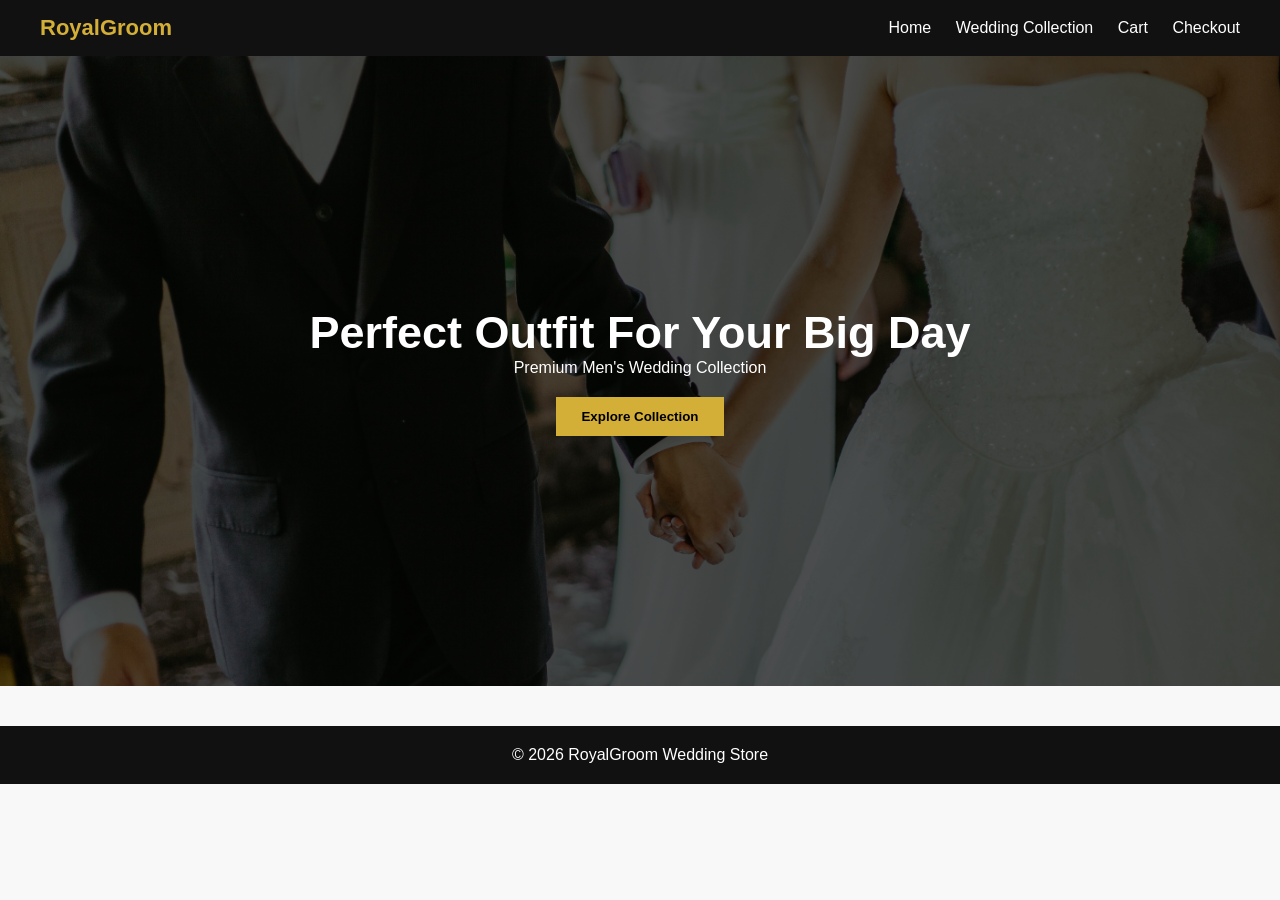
==== index.html @ 922174ce "Initial wedding ecommerce website" ====
<!DOCTYPE html>
<html>
<head>
<title>RoyalGroom - Wedding Store</title>
<link rel="stylesheet" href="style.css">
</head>

<body>

<header>
<div class="logo">RoyalGroom</div>
<nav>
<a href="index.html">Home</a>
<a href="products.html">Wedding Collection</a>
<a href="cart.html">Cart</a>
<a href="checkout.html">Checkout</a>
</nav>
</header>

<section class="hero">
<h1>Perfect Outfit For Your Big Day</h1>
<p>Premium Men's Wedding Collection</p>
<a href="products.html">
<button>Explore Collection</button>
</a>
</section>

<footer>
<p>© 2026 RoyalGroom Wedding Store</p>
</footer>

</body>
</html>
---- style.css ----
*{
margin:0;
padding:0;
box-sizing:border-box;
font-family:Poppins, sans-serif;
}

body{
background:#f8f8f8;
}

/* HEADER */
header{
background:#111;
color:white;
display:flex;
justify-content:space-between;
align-items:center;
padding:15px 40px;
}

.logo{
font-size:22px;
font-weight:bold;
color:#d4af37;
}

nav a{
color:white;
margin-left:20px;
text-decoration:none;
}

nav a:hover{
color:#d4af37;
}

/* HERO */
.hero{
height:70vh;
background:linear-gradient(rgba(0,0,0,.6),rgba(0,0,0,.6)),
url("images/pic-5.jpg");
background-size:cover;
display:flex;
flex-direction:column;
justify-content:center;
align-items:center;
color:white;
text-align:center;
}

.hero h1{
font-size:45px;
}

.hero button{
margin-top:20px;
padding:12px 25px;
background:#d4af37;
border:none;
color:black;
font-weight:bold;
cursor:pointer;
}

/* PRODUCTS */
.container{
padding:40px;
}

.grid{
display:grid;
grid-template-columns:repeat(auto-fit,minmax(250px,1fr));
gap:25px;
}

.card{
background:white;
padding:15px;
border-radius:8px;
box-shadow:0 4px 10px rgba(0,0,0,0.1);
text-align:center;
transition:.3s;
}

.card:hover{
transform:translateY(-6px);
}

.card img{
width:100%;
height:520px;
object-fit:cover;
border-radius:6px;
}

.price{
color:#d4af37;
font-weight:bold;
font-size:18px;
}

.card button{
margin-top:10px;
padding:10px;
width:100%;
background:#111;
color:white;
border:none;
cursor:pointer;
}

.card button:hover{
background:#d4af37;
color:black;
}

/* CART */
.cart-item{
display:flex;
gap:20px;
background:white;
padding:15px;
margin-bottom:15px;
border-radius:6px;
}

/* FORM */
form{
background:white;
padding:25px;
max-width:500px;
margin:auto;
border-radius:8px;
}

input,textarea{
width:100%;
padding:10px;
margin:10px 0;
}

/* FOOTER */
footer{
background:#111;
color:white;
text-align:center;
padding:20px;
margin-top:40px;
}
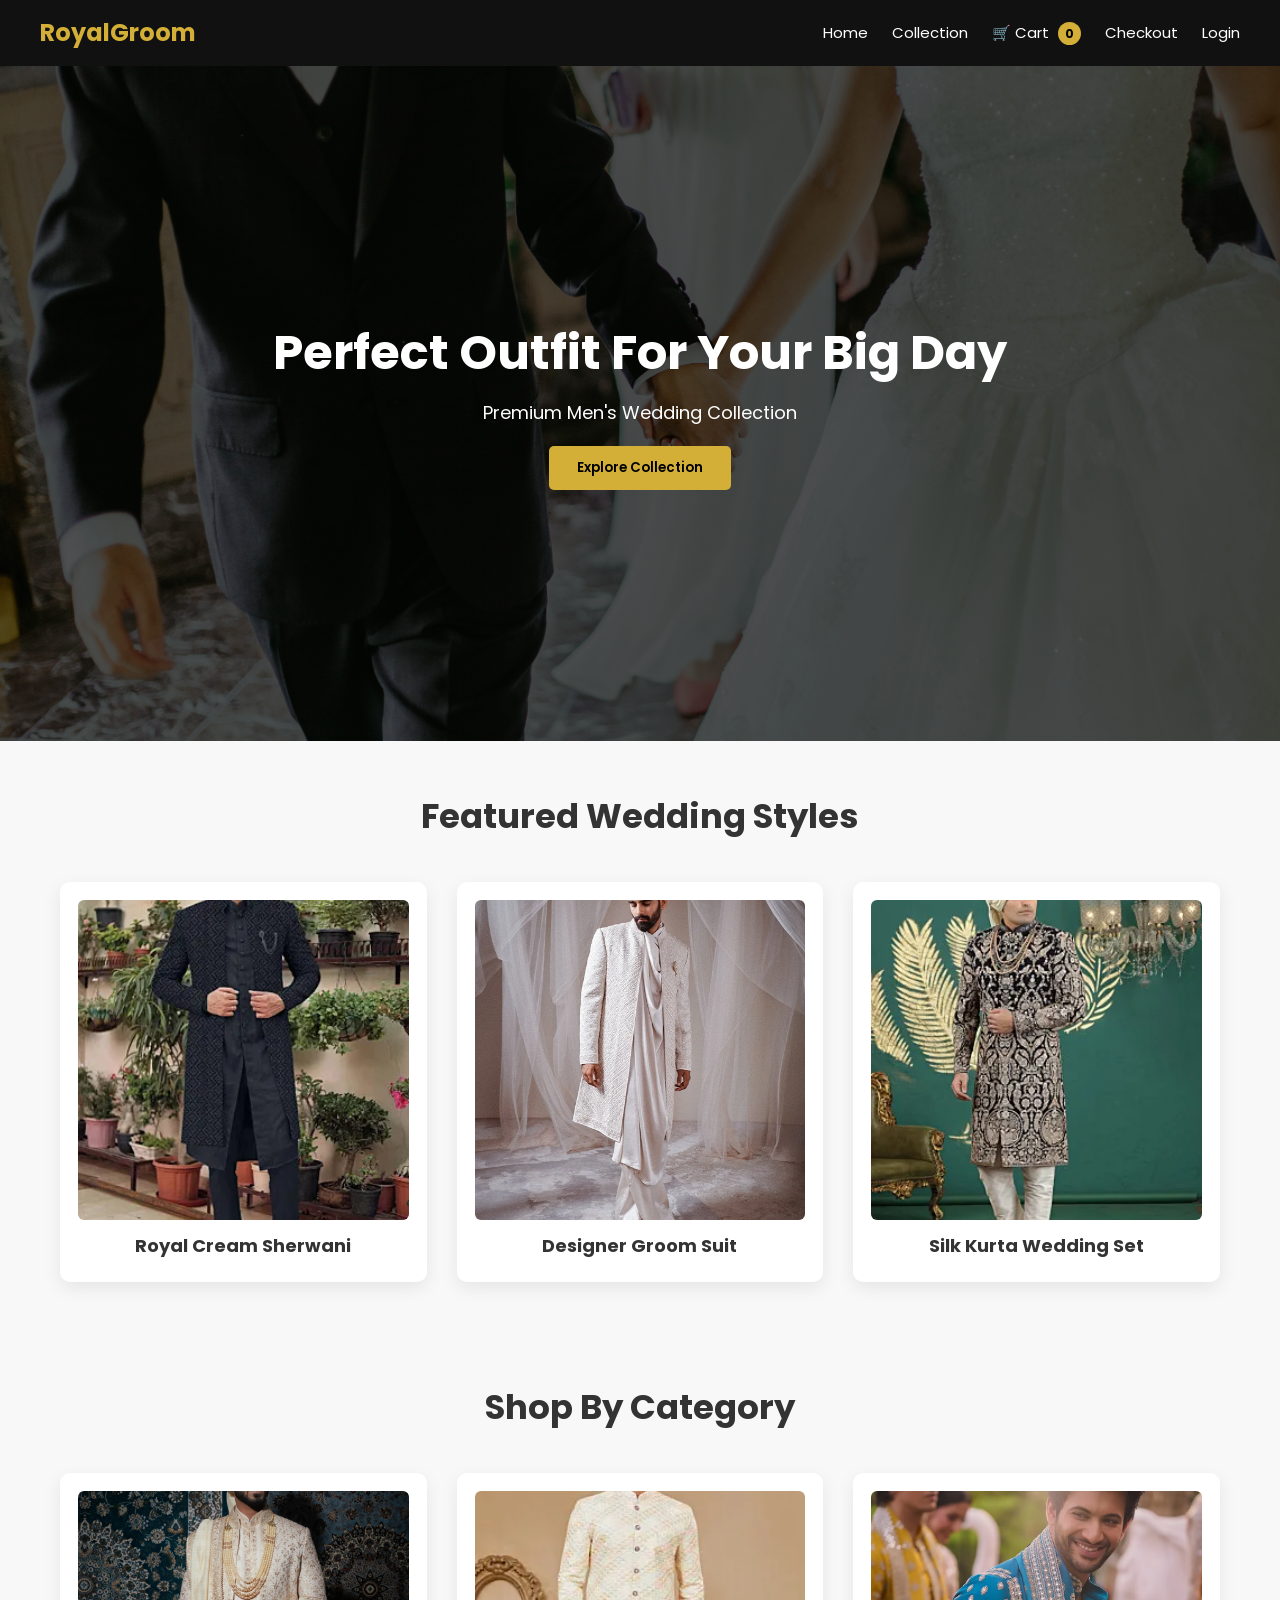
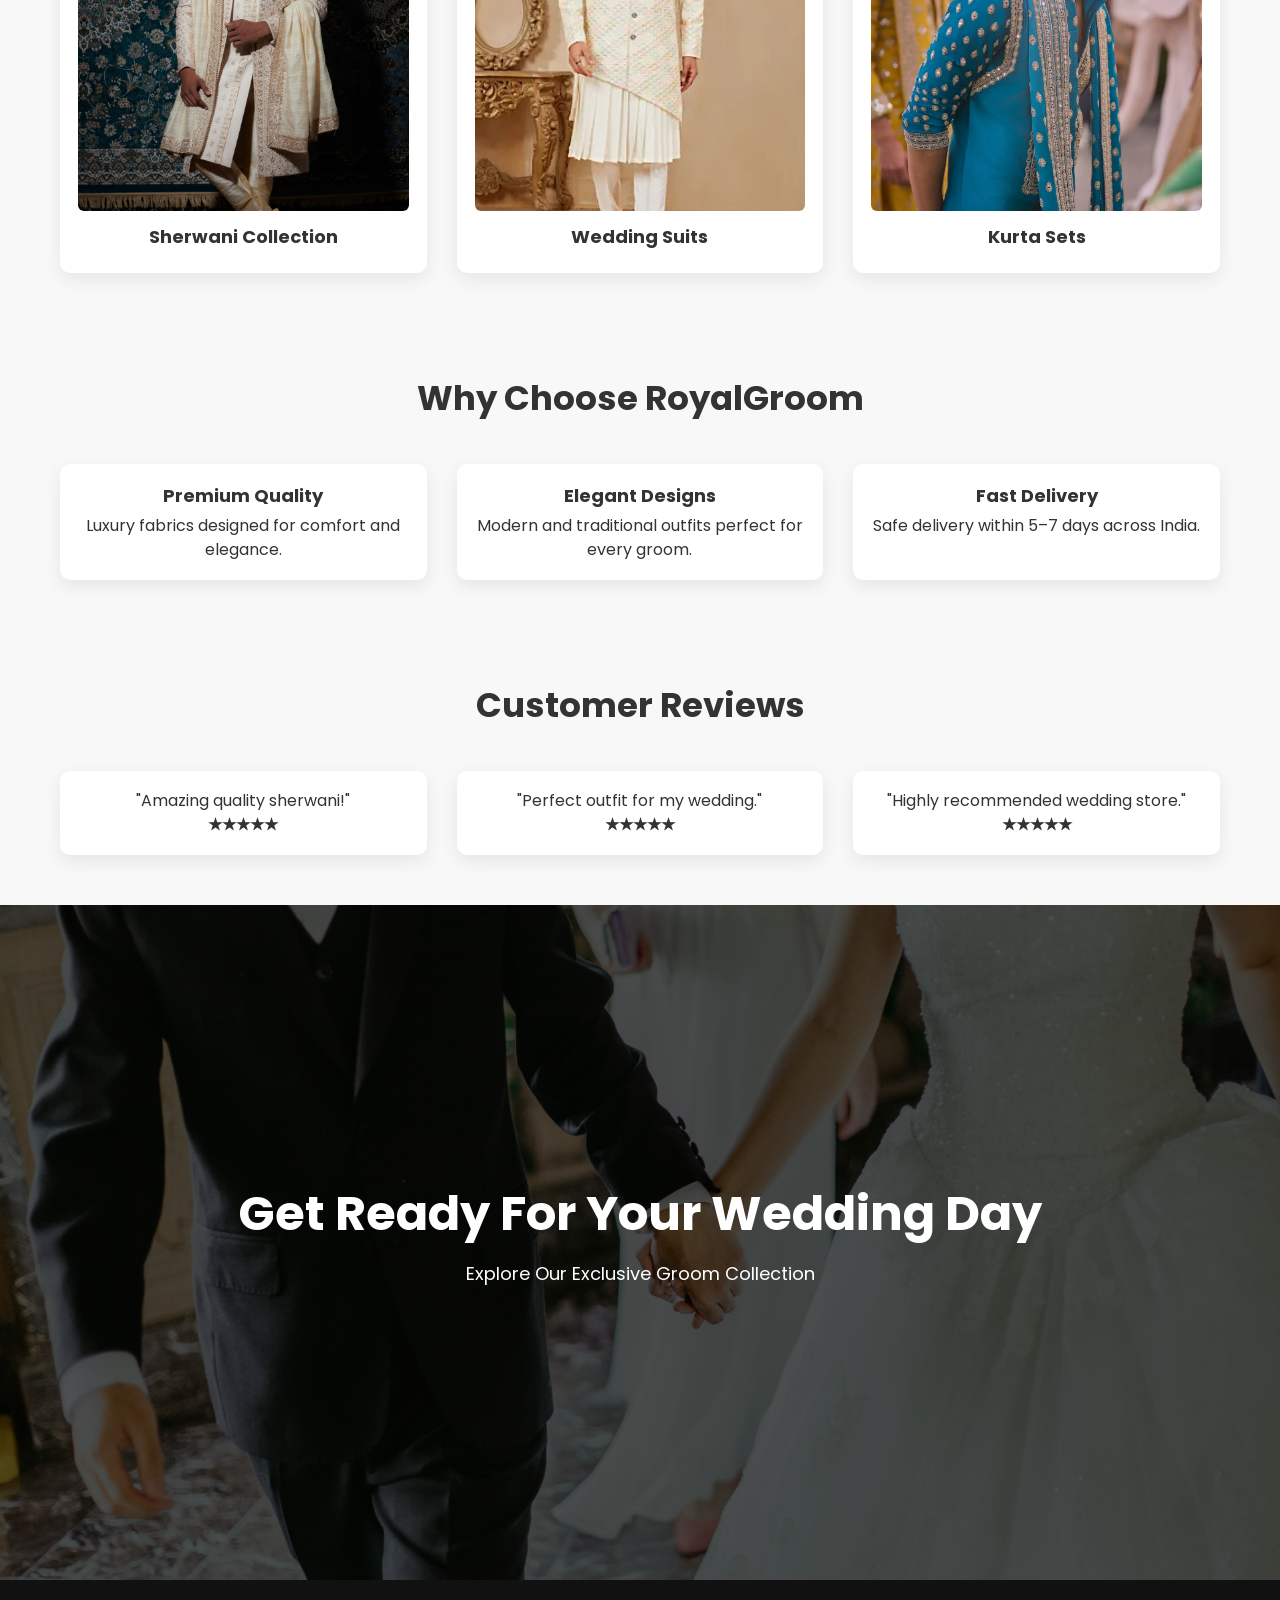
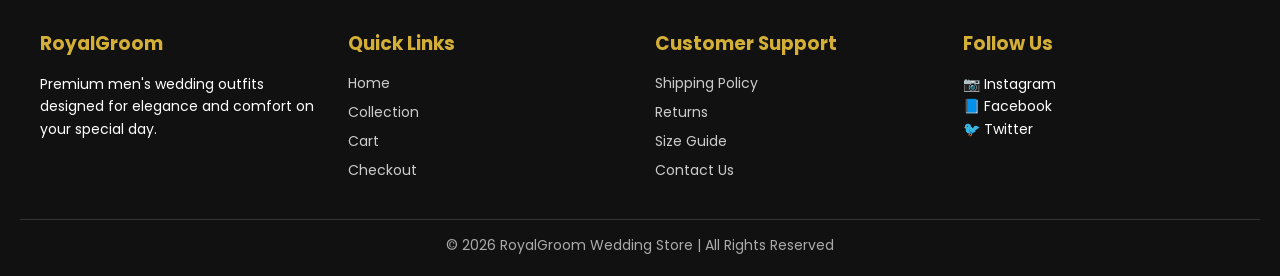
==== commit bc933e4b: "Initial commit" ====
--- a/index.html
+++ b/index.html
@@ -1,33 +1,222 @@
 <!DOCTYPE html>
-<html>
+<html lang="en">
+
 <head>
-<title>RoyalGroom - Wedding Store</title>
+<meta charset="UTF-8">
+<meta name="viewport" content="width=device-width, initial-scale=1.0">
+
+<title>RoyalGroom Wedding Store</title>
+
 <link rel="stylesheet" href="style.css">
+
+<link href="https://fonts.googleapis.com/css2?family=Poppins:wght@300;400;500;600;700&display=swap" rel="stylesheet">
 </head>
 
 <body>
 
 <header>
+
 <div class="logo">RoyalGroom</div>
+
 <nav>
+
 <a href="index.html">Home</a>
-<a href="products.html">Wedding Collection</a>
-<a href="cart.html">Cart</a>
+<a href="products.html">Collection</a>
+
+<a href="cart.html" class="cart-icon">
+🛒 Cart <span id="cartCount">0</span>
+</a>
+
 <a href="checkout.html">Checkout</a>
+
+<span id="userSection">
+<a href="login.html">Login</a>
+</span>
+
 </nav>
+
 </header>
 
+
+<!-- HERO SECTION -->
+
 <section class="hero">
+
 <h1>Perfect Outfit For Your Big Day</h1>
+
 <p>Premium Men's Wedding Collection</p>
+
 <a href="products.html">
 <button>Explore Collection</button>
 </a>
-</section>
-
-<footer>
-<p>© 2026 RoyalGroom Wedding Store</p>
+
+</section>
+
+
+<!-- FEATURED PRODUCTS -->
+
+<section class="container">
+
+<h2>Featured Wedding Styles</h2>
+
+<div class="grid">
+
+<div class="card">
+<img src="images/pic-10.webp">
+<h3>Royal Cream Sherwani</h3>
+</div>
+
+<div class="card">
+<img src="images/pic4.webp">
+<h3>Designer Groom Suit</h3>
+</div>
+
+<div class="card">
+<img src="images/pic-7.webp">
+<h3>Silk Kurta Wedding Set</h3>
+</div>
+
+</div>
+
+</section>
+
+
+<!-- SHOP BY CATEGORY -->
+
+<section class="container">
+
+<h2>Shop By Category</h2>
+
+<div class="grid">
+
+<div class="card">
+<img src="images/pic-3.jpg">
+<h3>Sherwani Collection</h3>
+</div>
+
+<div class="card">
+<img src="images/pic-5.webp">
+<h3>Wedding Suits</h3>
+</div>
+
+<div class="card">
+<img src="images/pic-8.webp">
+<h3>Kurta Sets</h3>
+</div>
+
+</div>
+
+</section>
+
+
+<!-- WHY CHOOSE US -->
+
+<section class="container">
+
+<h2>Why Choose RoyalGroom</h2>
+
+<div class="grid">
+
+<div class="card">
+<h3>Premium Quality</h3>
+<p>Luxury fabrics designed for comfort and elegance.</p>
+</div>
+
+<div class="card">
+<h3>Elegant Designs</h3>
+<p>Modern and traditional outfits perfect for every groom.</p>
+</div>
+
+<div class="card">
+<h3>Fast Delivery</h3>
+<p>Safe delivery within 5–7 days across India.</p>
+</div>
+
+</div>
+
+</section>
+
+
+<!-- CUSTOMER REVIEWS -->
+
+<section class="container">
+
+<h2>Customer Reviews</h2>
+
+<div class="grid">
+
+<div class="card">
+<p>"Amazing quality sherwani!"</p>
+<h4>★★★★★</h4>
+</div>
+
+<div class="card">
+<p>"Perfect outfit for my wedding."</p>
+<h4>★★★★★</h4>
+</div>
+
+<div class="card">
+<p>"Highly recommended wedding store."</p>
+<h4>★★★★★</h4>
+</div>
+
+</div>
+
+</section>
+
+
+<!-- FINAL CTA -->
+
+<section class="hero">
+
+<h1>Get Ready For Your Wedding Day</h1>
+
+<p>Explore Our Exclusive Groom Collection</p>
+
+</section>
+
+
+<footer class="footer">
+
+<div class="footer-container">
+
+<div class="footer-col">
+<h3>RoyalGroom</h3>
+<p>Premium men's wedding outfits designed for elegance and comfort on your special day.</p>
+</div>
+
+<div class="footer-col">
+<h3>Quick Links</h3>
+<a href="index.html">Home</a>
+<a href="products.html">Collection</a>
+<a href="cart.html">Cart</a>
+<a href="checkout.html">Checkout</a>
+</div>
+
+<div class="footer-col">
+<h3>Customer Support</h3>
+<a href="#">Shipping Policy</a>
+<a href="#">Returns</a>
+<a href="#">Size Guide</a>
+<a href="#">Contact Us</a>
+</div>
+
+<div class="footer-col">
+<h3>Follow Us</h3>
+<p>📷 Instagram</p>
+<p>📘 Facebook</p>
+<p>🐦 Twitter</p>
+</div>
+
+</div>
+
+<div class="footer-bottom">
+<p>© 2026 RoyalGroom Wedding Store | All Rights Reserved</p>
+</div>
+
 </footer>
+
+<script src="script.js"></script>
 
 </body>
 </html>
--- a/style.css
+++ b/style.css
@@ -1,15 +1,24 @@
+/* =========================
+GLOBAL
+========================= */
+
 *{
 margin:0;
 padding:0;
 box-sizing:border-box;
-font-family:Poppins, sans-serif;
+font-family:'Poppins',sans-serif;
 }
 
 body{
 background:#f8f8f8;
-}
-
-/* HEADER */
+color:#333;
+line-height:1.5;
+}
+
+/* =========================
+HEADER
+========================= */
+
 header{
 background:#111;
 color:white;
@@ -17,11 +26,12 @@
 justify-content:space-between;
 align-items:center;
 padding:15px 40px;
+flex-wrap:wrap;
 }
 
 .logo{
-font-size:22px;
-font-weight:bold;
+font-size:24px;
+font-weight:700;
 color:#d4af37;
 }
 
@@ -29,85 +39,161 @@
 color:white;
 margin-left:20px;
 text-decoration:none;
+font-size:15px;
+transition:.3s;
 }
 
 nav a:hover{
 color:#d4af37;
 }
 
-/* HERO */
+/* =========================
+CART ICON
+========================= */
+
+.cart-icon{
+position:relative;
+}
+
+#cartCount{
+background:#d4af37;
+color:black;
+padding:3px 7px;
+border-radius:50%;
+font-size:12px;
+margin-left:5px;
+font-weight:bold;
+}
+
+/* =========================
+HERO SECTION
+========================= */
+
 .hero{
-height:70vh;
+height:75vh;
 background:linear-gradient(rgba(0,0,0,.6),rgba(0,0,0,.6)),
 url("images/pic-5.jpg");
 background-size:cover;
+background-position:center;
 display:flex;
 flex-direction:column;
 justify-content:center;
 align-items:center;
-color:white;
-text-align:center;
+text-align:center;
+color:white;
+padding:20px;
 }
 
 .hero h1{
-font-size:45px;
+font-size:48px;
+margin-bottom:10px;
+}
+
+.hero p{
+font-size:18px;
+margin-bottom:20px;
 }
 
 .hero button{
-margin-top:20px;
-padding:12px 25px;
+padding:12px 28px;
 background:#d4af37;
 border:none;
 color:black;
-font-weight:bold;
-cursor:pointer;
-}
-
-/* PRODUCTS */
+font-weight:600;
+cursor:pointer;
+border-radius:5px;
+transition:.3s;
+}
+
+.hero button:hover{
+background:white;
+}
+
+/* =========================
+CONTAINER
+========================= */
+
 .container{
-padding:40px;
-}
+padding:50px 20px;
+max-width:1200px;
+margin:auto;
+}
+
+.container h2{
+text-align:center;
+font-size:34px;
+margin-bottom:40px;
+}
+
+/* =========================
+PRODUCT GRID
+========================= */
 
 .grid{
 display:grid;
-grid-template-columns:repeat(auto-fit,minmax(250px,1fr));
-gap:25px;
-}
+grid-template-columns:repeat(auto-fit,minmax(260px,1fr));
+gap:30px;
+}
+
+/* =========================
+PRODUCT CARD
+========================= */
 
 .card{
 background:white;
-padding:15px;
-border-radius:8px;
-box-shadow:0 4px 10px rgba(0,0,0,0.1);
+padding:18px;
+border-radius:10px;
+box-shadow:0 6px 18px rgba(0,0,0,0.08);
 text-align:center;
 transition:.3s;
+display:flex;
+flex-direction:column;
 }
 
 .card:hover{
-transform:translateY(-6px);
-}
+transform:translateY(-8px);
+box-shadow:0 12px 25px rgba(0,0,0,0.15);
+}
+
+/* PRODUCT IMAGE */
 
 .card img{
 width:100%;
-height:520px;
+height:320px;
 object-fit:cover;
 border-radius:6px;
-}
+margin-bottom:12px;
+}
+
+/* PRODUCT TITLE */
+
+.card h3{
+font-size:18px;
+margin-bottom:5px;
+}
+
+/* PRODUCT PRICE */
 
 .price{
 color:#d4af37;
 font-weight:bold;
 font-size:18px;
-}
+margin-bottom:10px;
+}
+
+/* BUTTON */
 
 .card button{
-margin-top:10px;
-padding:10px;
+margin-top:auto;
+padding:12px;
 width:100%;
 background:#111;
 color:white;
 border:none;
-cursor:pointer;
+border-radius:6px;
+cursor:pointer;
+font-weight:500;
+transition:.3s;
 }
 
 .card button:hover{
@@ -115,36 +201,267 @@
 color:black;
 }
 
-/* CART */
+/* =========================
+CART PAGE
+========================= */
+
 .cart-item{
 display:flex;
-gap:20px;
-background:white;
-padding:15px;
+justify-content:space-between;
+align-items:center;
+background:white;
+padding:18px;
 margin-bottom:15px;
-border-radius:6px;
-}
-
-/* FORM */
+border-radius:8px;
+box-shadow:0 3px 12px rgba(0,0,0,0.05);
+}
+
+.cart-item button{
+padding:8px 14px;
+background:#d4af37;
+border:none;
+cursor:pointer;
+border-radius:5px;
+}
+
+/* =========================
+CHECKOUT PAGE
+========================= */
+
 form{
 background:white;
 padding:25px;
 max-width:500px;
 margin:auto;
 border-radius:8px;
+box-shadow:0 4px 15px rgba(0,0,0,0.05);
 }
 
 input,textarea{
 width:100%;
-padding:10px;
+padding:12px;
 margin:10px 0;
-}
-
-/* FOOTER */
-footer{
-background:#111;
-color:white;
-text-align:center;
-padding:20px;
-margin-top:40px;
+border:1px solid #ccc;
+border-radius:6px;
+outline:none;
+}
+
+button{
+padding:12px;
+background:#111;
+color:white;
+border:none;
+border-radius:6px;
+cursor:pointer;
+}
+
+/* =========================
+LOGIN / SIGNUP PAGE
+========================= */
+
+.auth-container{
+display:flex;
+justify-content:center;
+align-items:center;
+height:80vh;
+}
+
+.auth-box{
+background:white;
+padding:40px;
+width:350px;
+border-radius:10px;
+box-shadow:0 6px 20px rgba(0,0,0,0.1);
+text-align:center;
+}
+
+.auth-box h2{
+margin-bottom:25px;
+}
+
+.auth-box input{
+width:100%;
+padding:12px;
+margin-bottom:15px;
+border:1px solid #ccc;
+border-radius:6px;
+}
+
+.auth-box button{
+width:100%;
+padding:12px;
+background:#111;
+color:white;
+border:none;
+border-radius:6px;
+cursor:pointer;
+transition:.3s;
+}
+
+.auth-box button:hover{
+background:#d4af37;
+color:black;
+}
+
+.auth-box a{
+color:#d4af37;
+text-decoration:none;
+}
+
+/* =========================
+FOOTER
+========================= */
+
+.footer{
+background:#111;
+color:white;
+padding:50px 20px 20px;
+}
+
+.footer-container{
+max-width:1200px;
+margin:auto;
+display:grid;
+grid-template-columns:repeat(auto-fit,minmax(220px,1fr));
+gap:30px;
+}
+
+.footer-col h3{
+color:#d4af37;
+margin-bottom:15px;
+}
+
+.footer-col p{
+font-size:14px;
+line-height:1.6;
+}
+
+.footer-col a{
+display:block;
+color:#ccc;
+text-decoration:none;
+margin-bottom:8px;
+font-size:14px;
+}
+
+.footer-col a:hover{
+color:#d4af37;
+}
+
+.footer-bottom{
+text-align:center;
+border-top:1px solid #333;
+margin-top:30px;
+padding-top:15px;
+font-size:14px;
+color:#aaa;
+}
+
+/* =========================
+RESPONSIVE
+========================= */
+
+@media(max-width:768px){
+
+header{
+flex-direction:column;
+gap:10px;
+}
+
+.hero h1{
+font-size:34px;
+}
+
+.grid{
+grid-template-columns:1fr;
+}
+
+.card img{
+height:260px;
+}
+
+}
+
+.product-details{
+display:flex;
+gap:40px;
+align-items:center;
+flex-wrap:wrap;
+}
+
+.product-details img{
+width:400px;
+border-radius:10px;
+}
+
+.product-info{
+max-width:400px;
+}
+
+.product-info button{
+margin-top:20px;
+}
+
+.product-details{
+display:flex;
+gap:40px;
+align-items:center;
+flex-wrap:wrap;
+margin-bottom:40px;
+}
+
+.product-details img{
+width:400px;
+border-radius:10px;
+}
+
+.product-info{
+max-width:450px;
+}
+
+.product-info button{
+margin-top:20px;
+}
+
+.cart-item{
+display:flex;
+align-items:center;
+gap:20px;
+background:white;
+padding:15px;
+margin-bottom:15px;
+border-radius:8px;
+box-shadow:0 3px 10px rgba(0,0,0,0.05);
+}
+
+.cart-img{
+width:80px;
+height:80px;
+object-fit:cover;
+border-radius:6px;
+}
+
+.order-confirm{
+background:white;
+padding:40px;
+text-align:center;
+max-width:500px;
+margin:auto;
+border-radius:10px;
+box-shadow:0 5px 20px rgba(0,0,0,0.1);
+}
+
+.order-confirm h1{
+color:#28a745;
+margin-bottom:15px;
+}
+
+.order-confirm button{
+margin-top:20px;
+padding:12px 20px;
+background:#111;
+color:white;
+border:none;
+border-radius:6px;
+cursor:pointer;
 }
